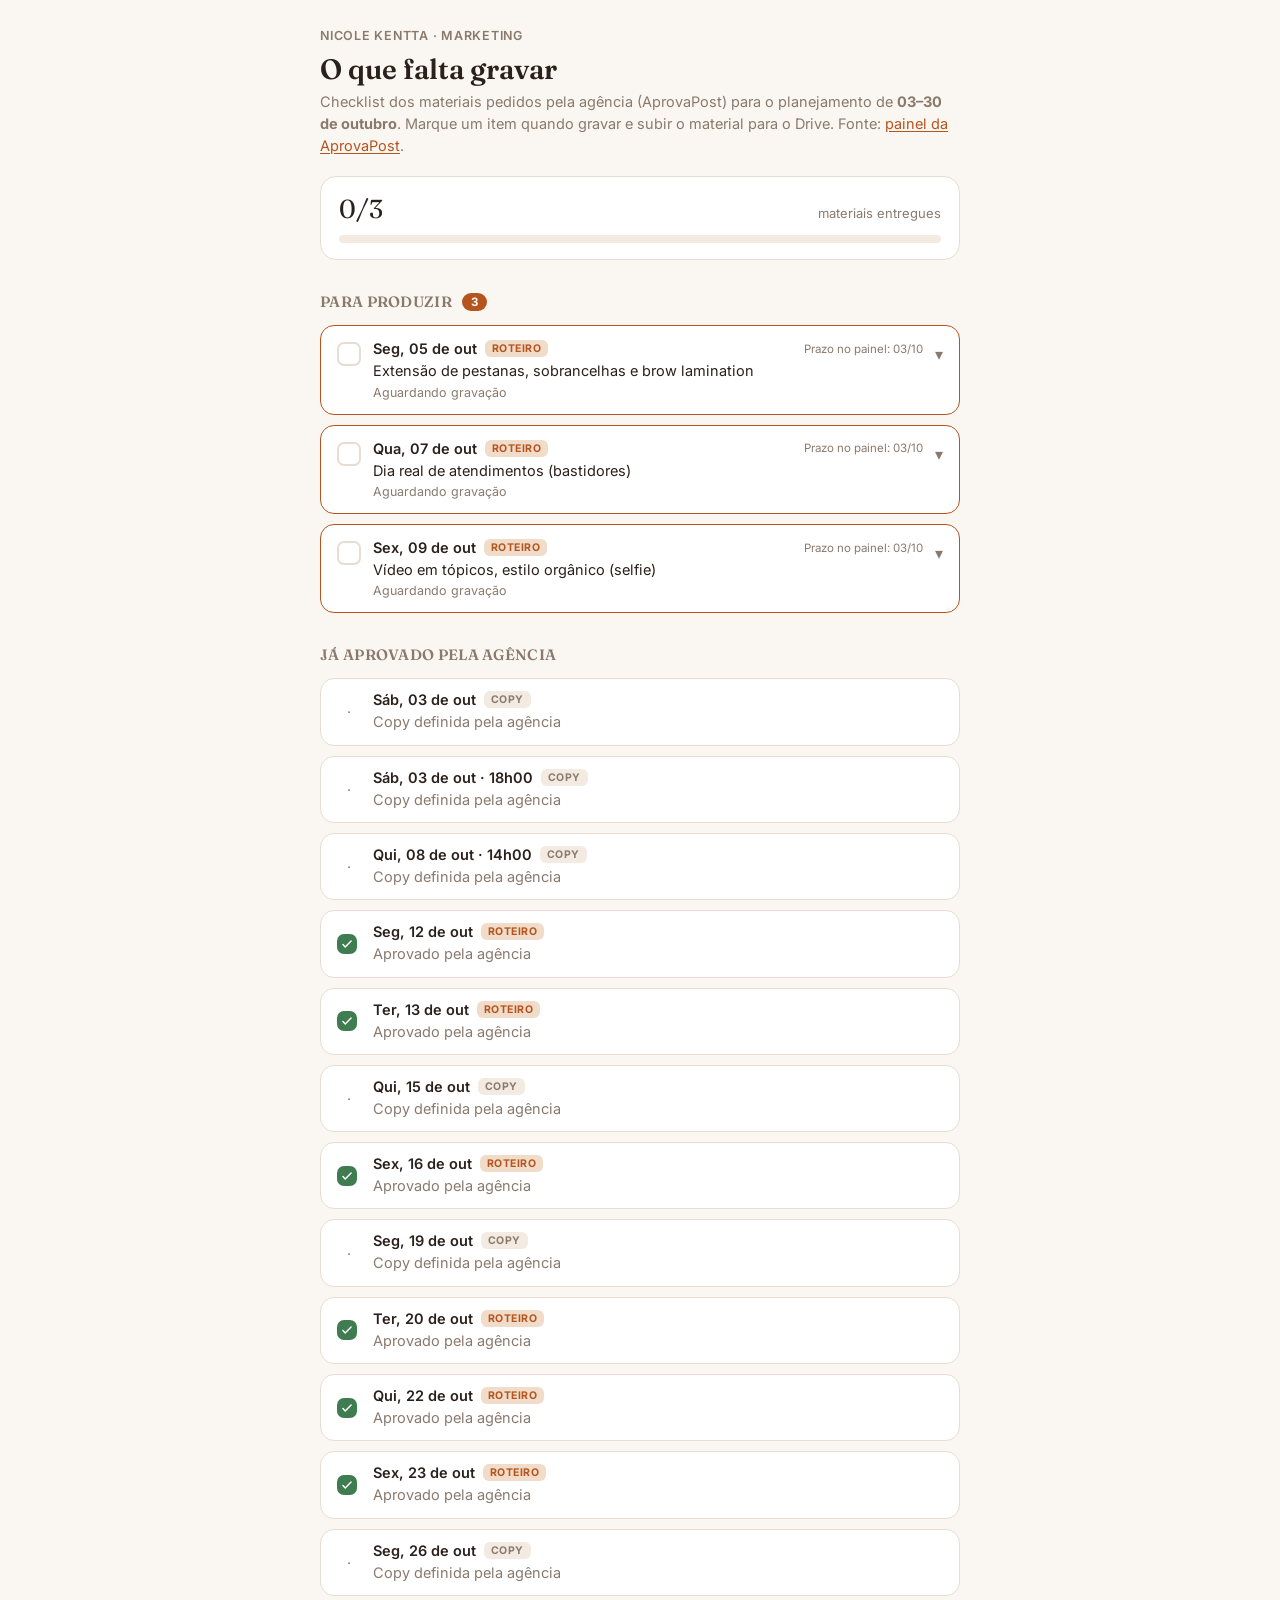
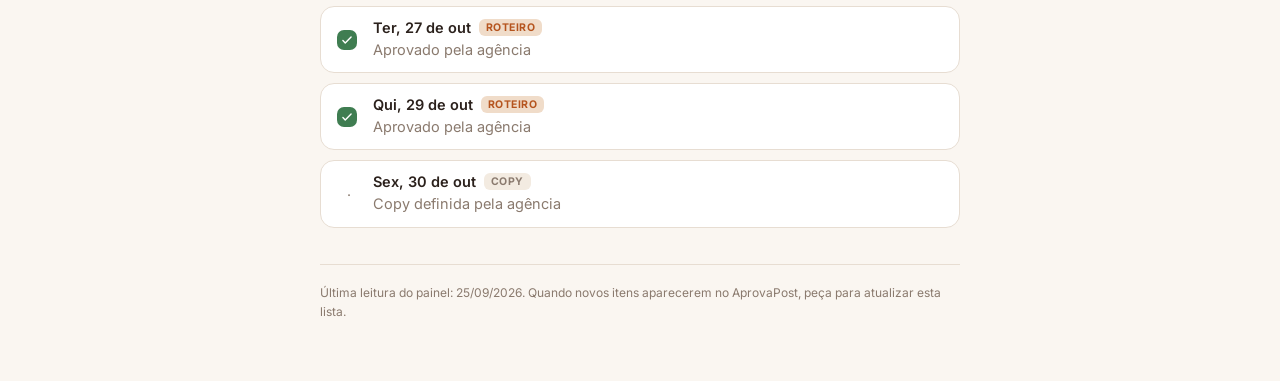
==== docs/index.html @ 7340bd9d "Add files via upload" ====
<!doctype html>
<html lang="pt-BR">
<head>
<meta charset="utf-8">
<meta name="viewport" content="width=device-width, initial-scale=1">
<title>Entregas Nicole</title>
<link rel="preconnect" href="https://fonts.googleapis.com">
<link rel="preconnect" href="https://fonts.gstatic.com" crossorigin>
<link href="https://fonts.googleapis.com/css2?family=Fraunces:opsz,wght@9..144,500;9..144,600&family=Inter:wght@400;500;600;700&display=swap" rel="stylesheet">
<link rel="stylesheet" href="style.css">
</head>
<body>

<div class="wrap">
  <header class="top">
    <div class="eyebrow">Nicole Kentta · Marketing</div>
    <h1>O que falta gravar</h1>
    <p class="subtitle">Checklist dos materiais pedidos pela agência (AprovaPost) para o planejamento de <strong>03–30 de outubro</strong>. Marque um item quando gravar e subir o material para o Drive. Fonte: <a href="https://aprovapost.com.br/13527/cliente/nicole-kentta/" target="_blank" rel="noopener">painel da AprovaPost</a>.</p>
  </header>

  <div class="progress-card">
    <div class="progress-top">
      <span class="num" id="progress-num">0/3</span>
      <span class="lbl">materiais entregues</span>
    </div>
    <div class="bar"><div id="progress-bar" style="width:0%"></div></div>
  </div>

  <section>
    <div class="section-head">
      <h2>Para produzir</h2>
      <span class="count" id="pending-count">3</span>
    </div>
    <div class="list" id="pending-list"></div>
  </section>

  <section>
    <div class="section-head">
      <h2>Já aprovado pela agência</h2>
    </div>
    <div class="list" id="approved-list"></div>
  </section>

  <footer>
    Última leitura do painel: 25/09/2026. Quando novos itens aparecerem no AprovaPost, peça para atualizar esta lista.
  </footer>
</div>

<script src="script.js"></script>
</body>
</html>
---- docs/style.css ----
:root{
  --bg:#FAF6F1;
  --surface:#FFFFFF;
  --surface-2:#F3EBE1;
  --ink:#2B211C;
  --muted:#8A7A6E;
  --accent:#B5541E;
  --accent-ink:#FFFFFF;
  --accent-soft:#F0DCC9;
  --success:#3F7D51;
  --success-soft:#DEEBE0;
  --border:#E7DDD2;
  color-scheme:light;
}
@media (prefers-color-scheme: dark){
  :root:not([data-theme="light"]){
    --bg:#1B1512;
    --surface:#241C18;
    --surface-2:#2D231D;
    --ink:#F3EAE1;
    --muted:#A9998C;
    --accent:#E08A4F;
    --accent-ink:#1B1512;
    --accent-soft:#3A2A1E;
    --success:#6FBF83;
    --success-soft:#25352A;
    --border:#3A2E27;
    color-scheme:dark;
  }
}
:root[data-theme="dark"]{
  --bg:#1B1512;
  --surface:#241C18;
  --surface-2:#2D231D;
  --ink:#F3EAE1;
  --muted:#A9998C;
  --accent:#E08A4F;
  --accent-ink:#1B1512;
  --accent-soft:#3A2A1E;
  --success:#6FBF83;
  --success-soft:#25352A;
  --border:#3A2E27;
  color-scheme:dark;
}

* { box-sizing:border-box; }
html, body{ height:100%; }
body{
  margin:0;
  background:var(--bg);
  color:var(--ink);
  font-family:"Inter",-apple-system,BlinkMacSystemFont,sans-serif;
  padding-inline:16px;
}
h1,h2,h3{ font-family:"Fraunces","Iowan Old Style",serif; text-wrap:balance; margin:0; }
a{ color:var(--accent); }

.wrap{ max-width:640px; margin:0 auto; padding-block:28px 60px; }

header.top{ margin-bottom:20px; }
.eyebrow{
  display:flex; align-items:center; gap:8px;
  font-size:12.5px; letter-spacing:.06em; text-transform:uppercase;
  color:var(--muted); font-weight:600; margin-bottom:10px;
}
header.top h1{ font-size:28px; font-weight:600; line-height:1.15; }
.subtitle{ color:var(--muted); font-size:14.5px; margin-top:6px; line-height:1.5; }
.subtitle a{ text-decoration:underline; text-underline-offset:2px; }

.progress-card{
  background:var(--surface);
  border:1px solid var(--border);
  border-radius:16px;
  padding:16px 18px;
  margin-top:18px;
  display:flex; flex-direction:column; gap:10px;
}
.progress-top{
  display:flex; justify-content:space-between; align-items:baseline; gap:12px;
}
.progress-top .num{ font-family:"Fraunces",serif; font-size:26px; font-variant-numeric:tabular-nums; }
.progress-top .lbl{ font-size:13px; color:var(--muted); }
.bar{ height:8px; border-radius:99px; background:var(--surface-2); overflow:hidden; }
.bar > div{ height:100%; background:var(--accent); border-radius:99px; transition:width .35s ease; }

section{ margin-top:32px; }
.section-head{
  display:flex; align-items:center; gap:10px; margin-bottom:14px;
}
.section-head h2{ font-size:15px; font-weight:600; letter-spacing:.02em; text-transform:uppercase; color:var(--muted); }
.section-head .count{
  font-size:11.5px; font-weight:700; color:var(--accent-ink); background:var(--accent);
  border-radius:99px; padding:2px 9px; font-family:"Inter",sans-serif;
}

.list{ display:flex; flex-direction:column; gap:10px; }

.card{
  background:var(--surface);
  border:1px solid var(--border);
  border-radius:14px;
  overflow:hidden;
}
.card.pending{ border-color:var(--accent); }

.card-row{
  display:flex; align-items:flex-start; gap:12px;
  padding:14px 16px;
  cursor:pointer;
}
.card-row:focus-visible{ outline:2px solid var(--accent); outline-offset:-2px; }

.check{
  flex:0 0 auto;
  width:24px; height:24px; margin-top:2px;
  border-radius:7px;
  border:2px solid var(--border);
  background:var(--surface);
  display:flex; align-items:center; justify-content:center;
  transition:background .15s ease, border-color .15s ease;
  cursor:pointer;
}
.check svg{ width:14px; height:14px; opacity:0; transition:opacity .15s ease; }
.card[data-done="true"] .check{ background:var(--success); border-color:var(--success); }
.card[data-done="true"] .check svg{ opacity:1; }
.check svg path{ stroke:white; }

.card-main{ flex:1 1 auto; min-width:0; }
.card-top{ display:flex; flex-wrap:wrap; align-items:center; gap:8px; margin-bottom:4px; }
.date{ font-weight:600; font-size:14.5px; }
.tag{
  font-size:10.5px; font-weight:700; letter-spacing:.04em; text-transform:uppercase;
  padding:2px 7px; border-radius:6px; background:var(--accent-soft); color:var(--accent);
}
.tag.copy{ background:var(--surface-2); color:var(--muted); }
.deadline{
  font-size:11.5px; color:var(--muted); margin-left:auto; white-space:nowrap;
}
.title{ font-size:14.5px; line-height:1.4; color:var(--ink); }
.title.muted{ color:var(--muted); }
.status-line{ font-size:12.5px; color:var(--muted); margin-top:3px; }
.status-line.done{ color:var(--success); font-weight:600; }

.chevron{ flex:0 0 auto; color:var(--muted); margin-top:4px; transition:transform .15s ease; }
.card[data-open="true"] .chevron{ transform:rotate(180deg); }

.details{
  padding:0 16px 16px 52px;
  display:none;
  font-size:13.5px; line-height:1.6; color:var(--ink);
}
.card[data-open="true"] .details{ display:block; }
.details h4{ font-size:11.5px; text-transform:uppercase; letter-spacing:.04em; color:var(--muted); margin:12px 0 4px; font-family:"Inter",sans-serif; font-weight:700; }
.details h4:first-child{ margin-top:0; }
.details p{ margin:0 0 8px; }
.details ul{ margin:4px 0 8px; padding-left:18px; }
.details li{ margin-bottom:3px; }
.ref-link{ display:inline-block; margin-top:4px; font-size:13px; }

.copy-row{
  display:flex; align-items:center; gap:12px; padding:12px 16px;
}
.copy-row .dot{ width:24px; text-align:center; color:var(--muted); font-size:14px; }

.check-mini{
  width:20px;height:20px;background:var(--success);border-color:var(--success);
  border-radius:7px; display:flex; align-items:center; justify-content:center;
}
.check-mini svg{ width:14px; height:14px; }
.check-mini svg path{ stroke:white; }

footer{
  margin-top:36px; padding-top:18px; border-top:1px solid var(--border);
  font-size:12px; color:var(--muted); line-height:1.6;
}
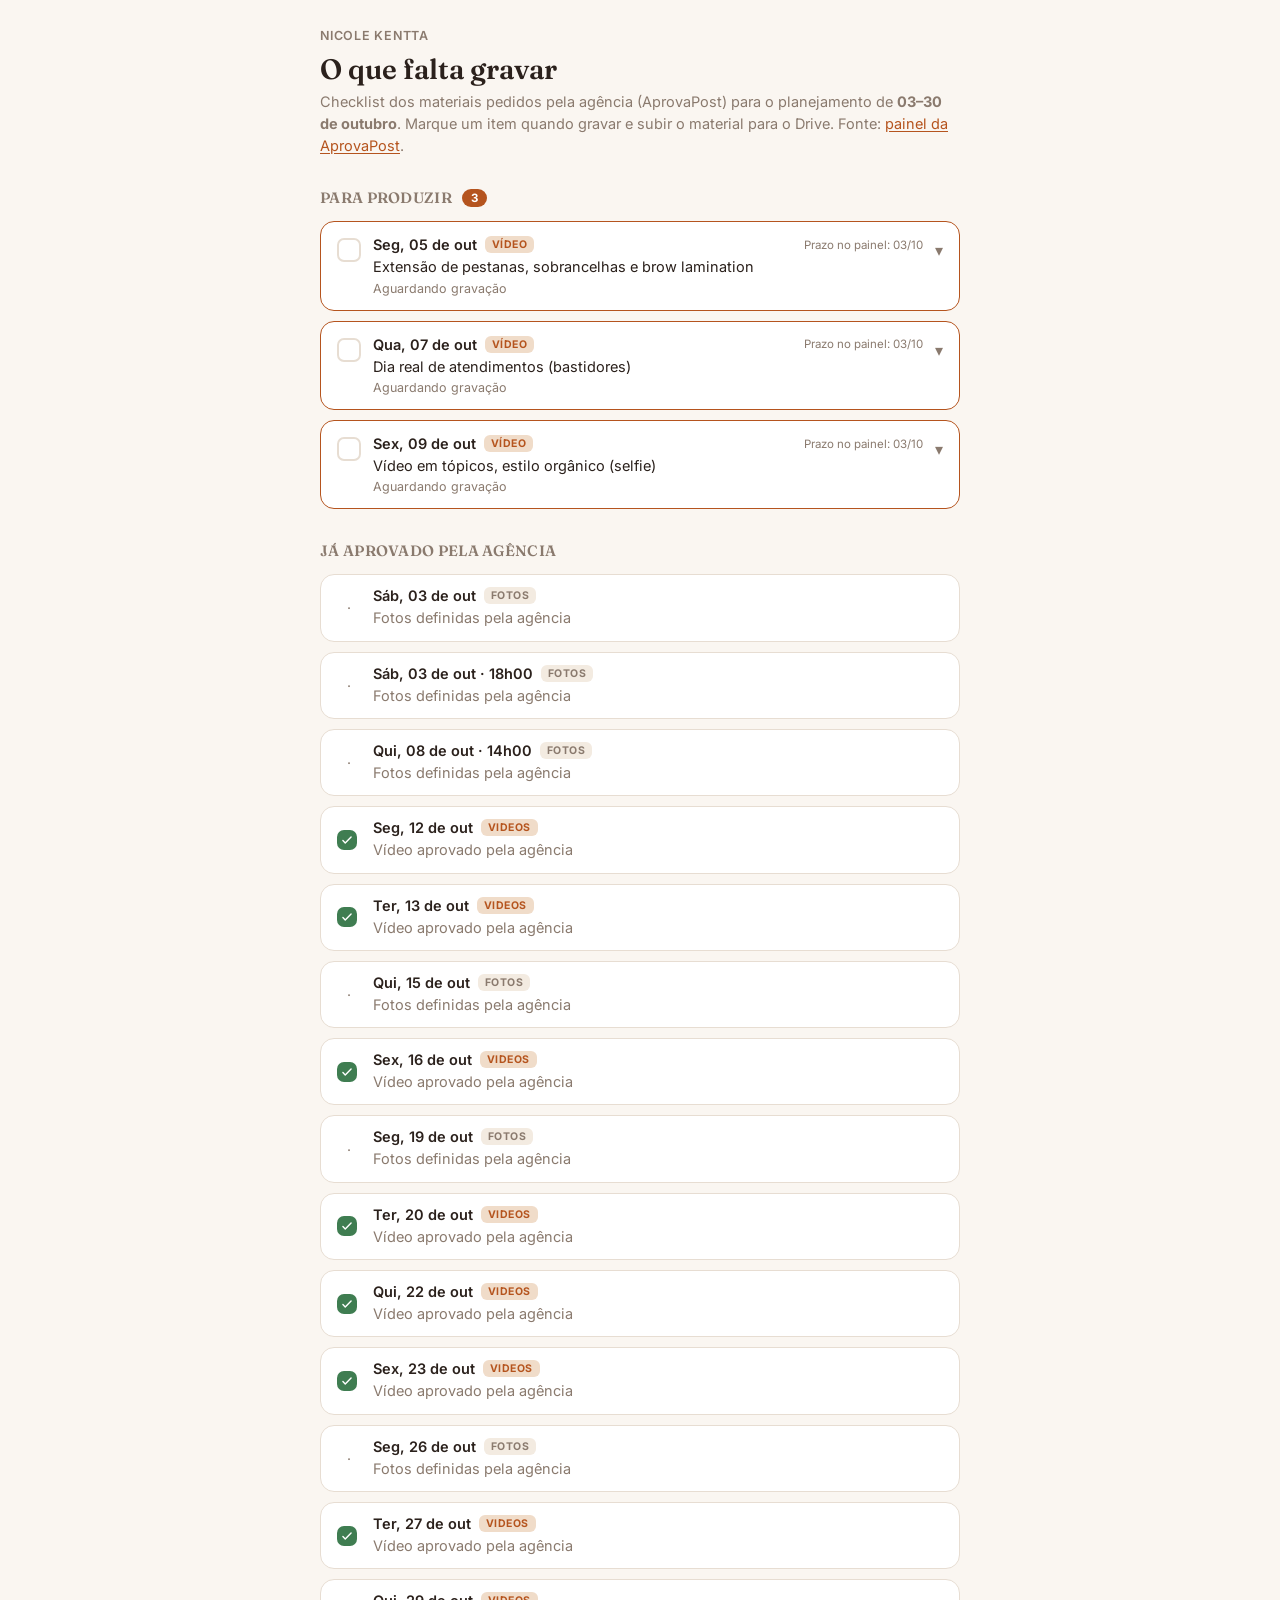
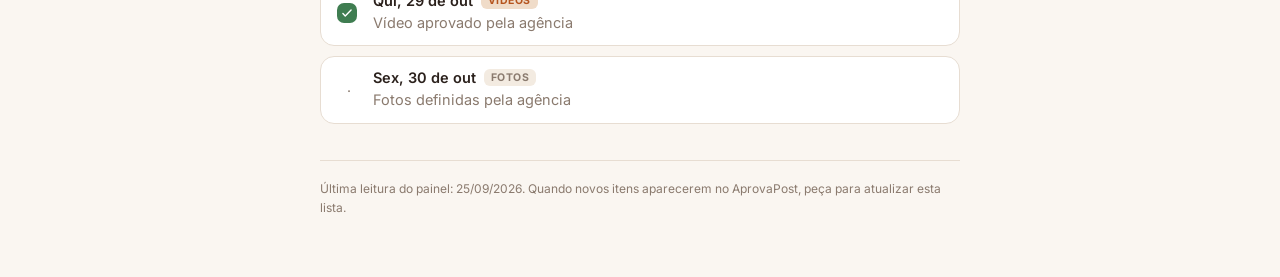
==== commit fb78d6dd: "Add files via upload" ====
--- a/docs/index.html
+++ b/docs/index.html
@@ -13,18 +13,10 @@
 
 <div class="wrap">
   <header class="top">
-    <div class="eyebrow">Nicole Kentta · Marketing</div>
+    <div class="eyebrow">Nicole Kentta</div>
     <h1>O que falta gravar</h1>
     <p class="subtitle">Checklist dos materiais pedidos pela agência (AprovaPost) para o planejamento de <strong>03–30 de outubro</strong>. Marque um item quando gravar e subir o material para o Drive. Fonte: <a href="https://aprovapost.com.br/13527/cliente/nicole-kentta/" target="_blank" rel="noopener">painel da AprovaPost</a>.</p>
   </header>
-
-  <div class="progress-card">
-    <div class="progress-top">
-      <span class="num" id="progress-num">0/3</span>
-      <span class="lbl">materiais entregues</span>
-    </div>
-    <div class="bar"><div id="progress-bar" style="width:0%"></div></div>
-  </div>
 
   <section>
     <div class="section-head">
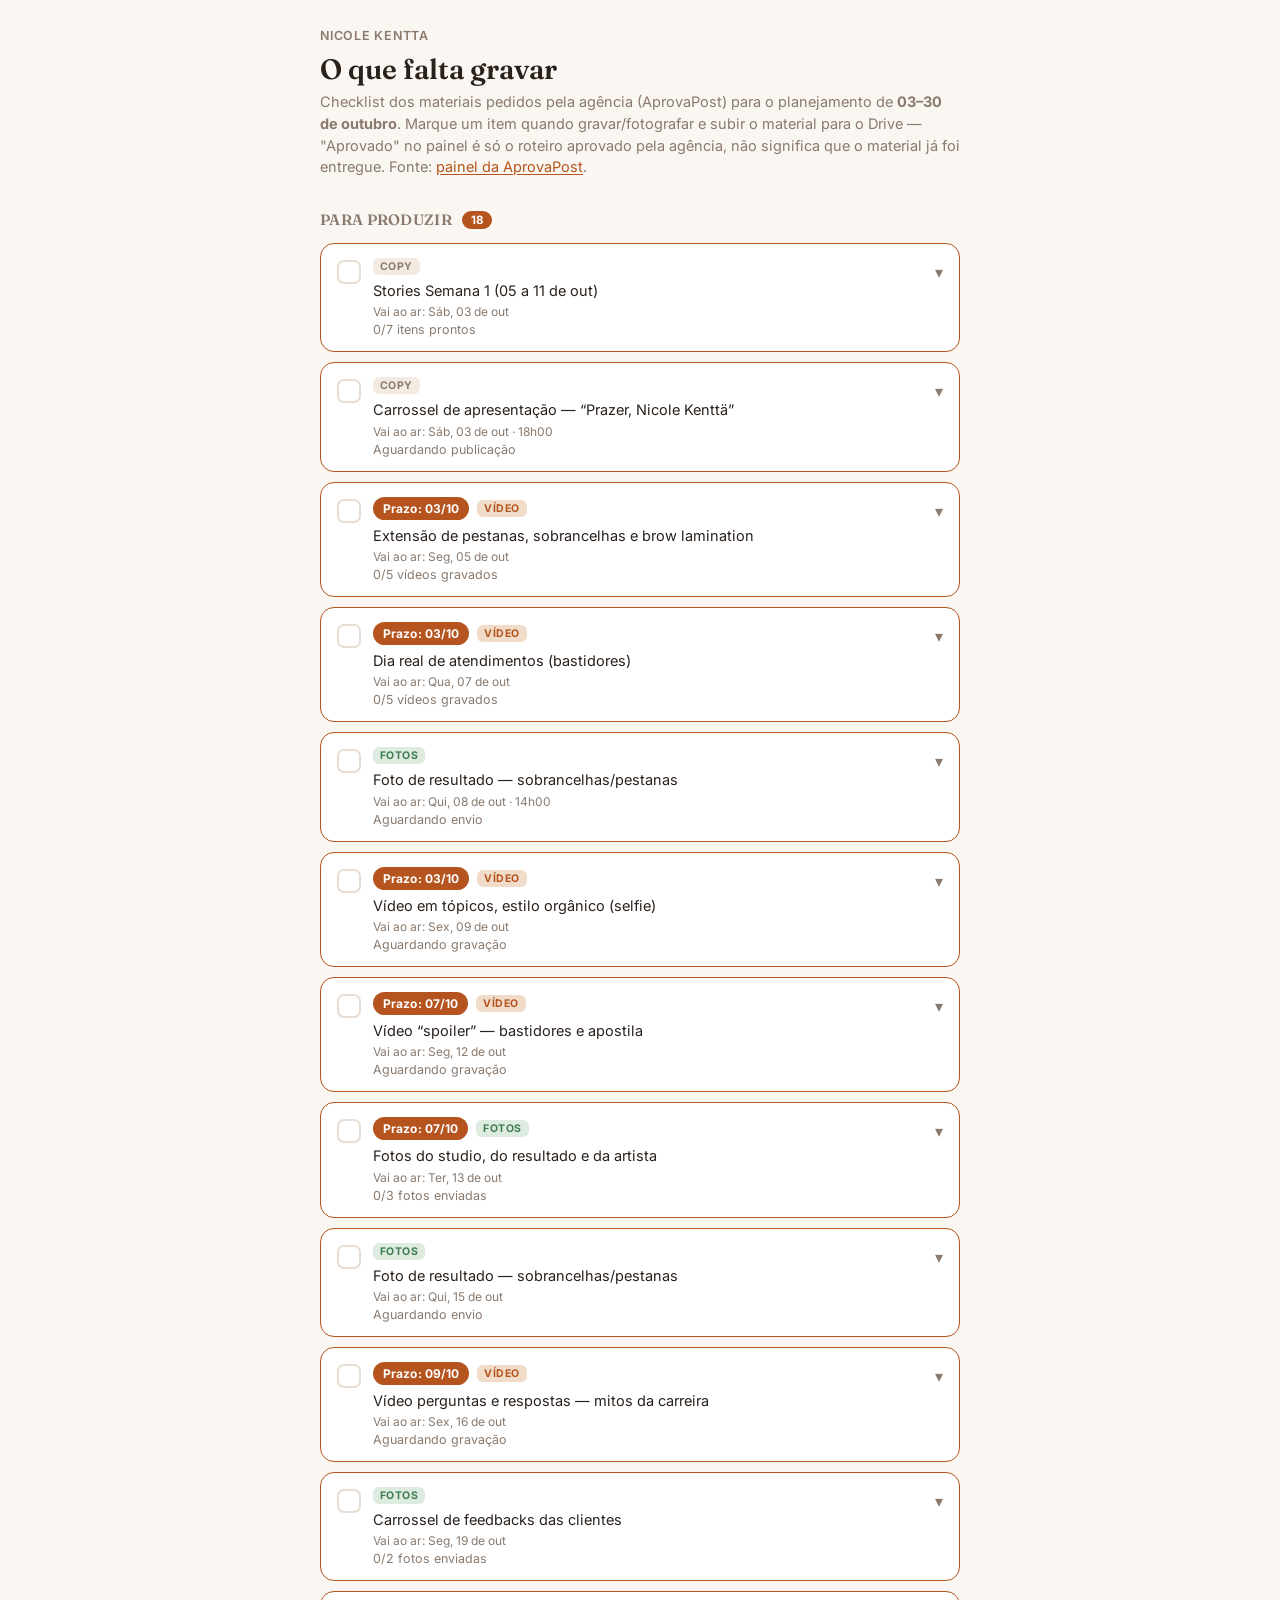
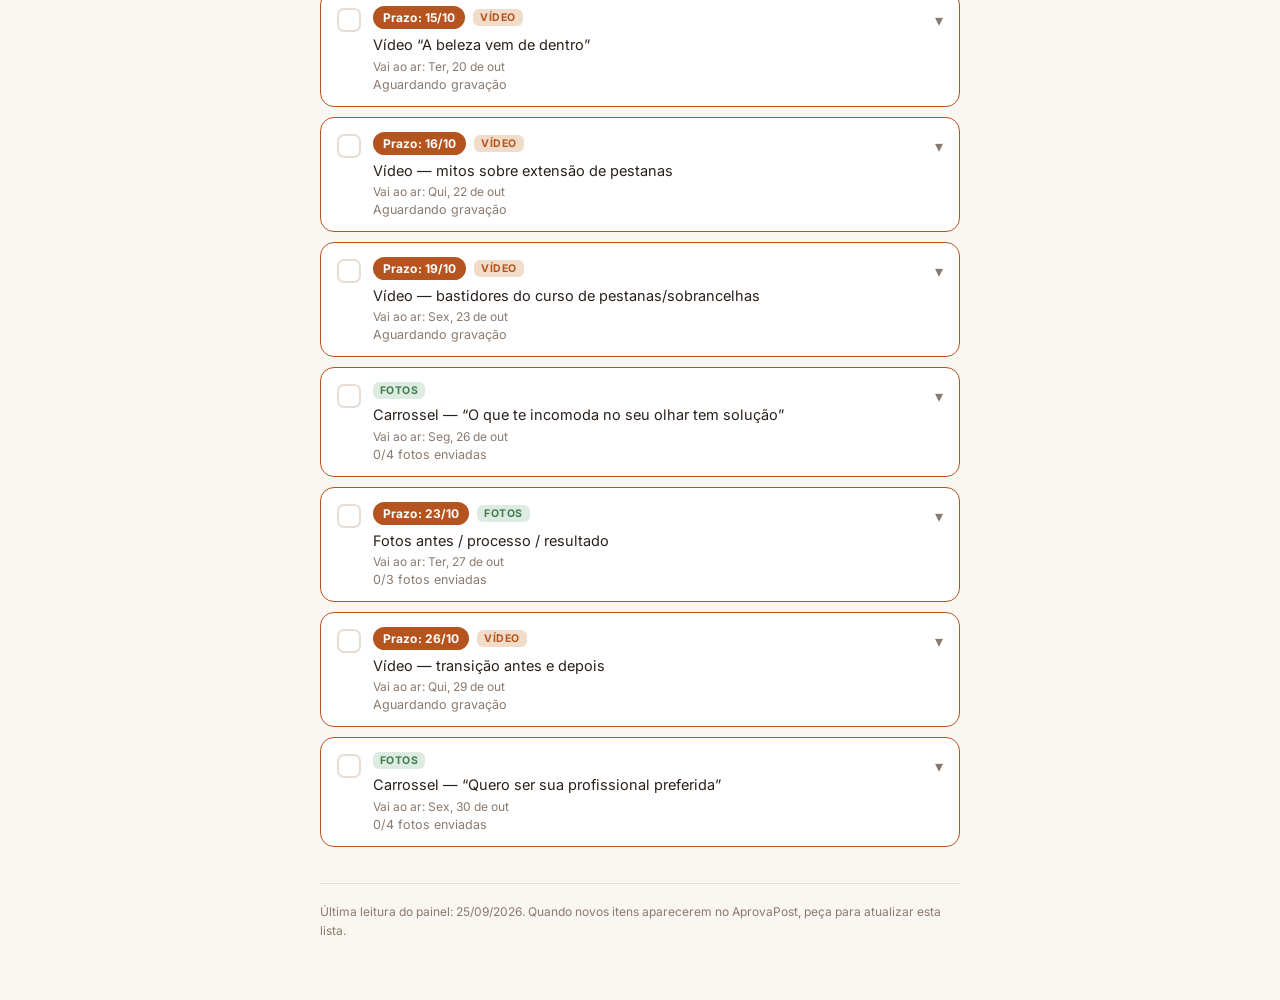
==== commit ebc50114: "Add files via upload" ====
--- a/docs/index.html
+++ b/docs/index.html
@@ -15,22 +15,15 @@
   <header class="top">
     <div class="eyebrow">Nicole Kentta</div>
     <h1>O que falta gravar</h1>
-    <p class="subtitle">Checklist dos materiais pedidos pela agência (AprovaPost) para o planejamento de <strong>03–30 de outubro</strong>. Marque um item quando gravar e subir o material para o Drive. Fonte: <a href="https://aprovapost.com.br/13527/cliente/nicole-kentta/" target="_blank" rel="noopener">painel da AprovaPost</a>.</p>
+    <p class="subtitle">Checklist dos materiais pedidos pela agência (AprovaPost) para o planejamento de <strong>03–30 de outubro</strong>. Marque um item quando gravar/fotografar e subir o material para o Drive — "Aprovado" no painel é só o roteiro aprovado pela agência, não significa que o material já foi entregue. Fonte: <a href="https://aprovapost.com.br/13527/cliente/nicole-kentta/" target="_blank" rel="noopener">painel da AprovaPost</a>.</p>
   </header>
 
   <section>
     <div class="section-head">
       <h2>Para produzir</h2>
-      <span class="count" id="pending-count">3</span>
+      <span class="count" id="pending-count">18</span>
     </div>
     <div class="list" id="pending-list"></div>
-  </section>
-
-  <section>
-    <div class="section-head">
-      <h2>Já aprovado pela agência</h2>
-    </div>
-    <div class="list" id="approved-list"></div>
   </section>
 
   <footer>
--- a/docs/style.css
+++ b/docs/style.css
@@ -126,20 +126,44 @@
 .check svg path{ stroke:white; }
 
 .card-main{ flex:1 1 auto; min-width:0; }
-.card-top{ display:flex; flex-wrap:wrap; align-items:center; gap:8px; margin-bottom:4px; }
+.card-top{ display:flex; flex-wrap:wrap; align-items:center; gap:8px; margin-bottom:6px; }
 .date{ font-weight:600; font-size:14.5px; }
 .tag{
   font-size:10.5px; font-weight:700; letter-spacing:.04em; text-transform:uppercase;
   padding:2px 7px; border-radius:6px; background:var(--accent-soft); color:var(--accent);
 }
 .tag.copy{ background:var(--surface-2); color:var(--muted); }
-.deadline{
-  font-size:11.5px; color:var(--muted); margin-left:auto; white-space:nowrap;
+.tag.foto{ background:var(--success-soft); color:var(--success); }
+.deadline-badge{
+  font-size:12px; font-weight:700; letter-spacing:.01em;
+  padding:4px 10px; border-radius:99px; background:var(--accent); color:var(--accent-ink);
+  white-space:nowrap;
 }
-.title{ font-size:14.5px; line-height:1.4; color:var(--ink); }
+.launch-date{
+  font-size:12px; color:var(--muted); margin-top:3px;
+}
+.title{ font-size:14.5px; line-height:1.4; color:var(--ink); margin-top:2px; }
 .title.muted{ color:var(--muted); }
 .status-line{ font-size:12.5px; color:var(--muted); margin-top:3px; }
 .status-line.done{ color:var(--success); font-weight:600; }
+
+.sublist{ display:flex; flex-direction:column; gap:8px; margin:4px 0 8px; }
+.subitem{
+  display:flex; align-items:flex-start; gap:9px; cursor:pointer;
+}
+.subitem:focus-visible{ outline:2px solid var(--accent); outline-offset:2px; border-radius:6px; }
+.subcheck{
+  flex:0 0 auto; width:18px; height:18px; margin-top:1px;
+  border-radius:5px; border:2px solid var(--border); background:var(--surface);
+  display:flex; align-items:center; justify-content:center;
+  transition:background .15s ease, border-color .15s ease;
+}
+.subcheck svg{ width:11px; height:11px; opacity:0; transition:opacity .15s ease; }
+.subcheck svg path{ stroke:white; }
+.subitem[data-done="true"] .subcheck{ background:var(--success); border-color:var(--success); }
+.subitem[data-done="true"] .subcheck svg{ opacity:1; }
+.subitem-text{ font-size:13.5px; line-height:1.5; }
+.subitem[data-done="true"] .subitem-text{ color:var(--muted); text-decoration:line-through; text-decoration-color:var(--border); }
 
 .chevron{ flex:0 0 auto; color:var(--muted); margin-top:4px; transition:transform .15s ease; }
 .card[data-open="true"] .chevron{ transform:rotate(180deg); }
@@ -157,13 +181,9 @@
 .details li{ margin-bottom:3px; }
 .ref-link{ display:inline-block; margin-top:4px; font-size:13px; }
 
-.copy-row{
-  display:flex; align-items:center; gap:12px; padding:12px 16px;
-}
-.copy-row .dot{ width:24px; text-align:center; color:var(--muted); font-size:14px; }
-
 .check-mini{
-  width:20px;height:20px;background:var(--success);border-color:var(--success);
+  flex:0 0 auto; width:24px; height:24px; margin-top:2px;
+  background:var(--success); border:2px solid var(--success);
   border-radius:7px; display:flex; align-items:center; justify-content:center;
 }
 .check-mini svg{ width:14px; height:14px; }
